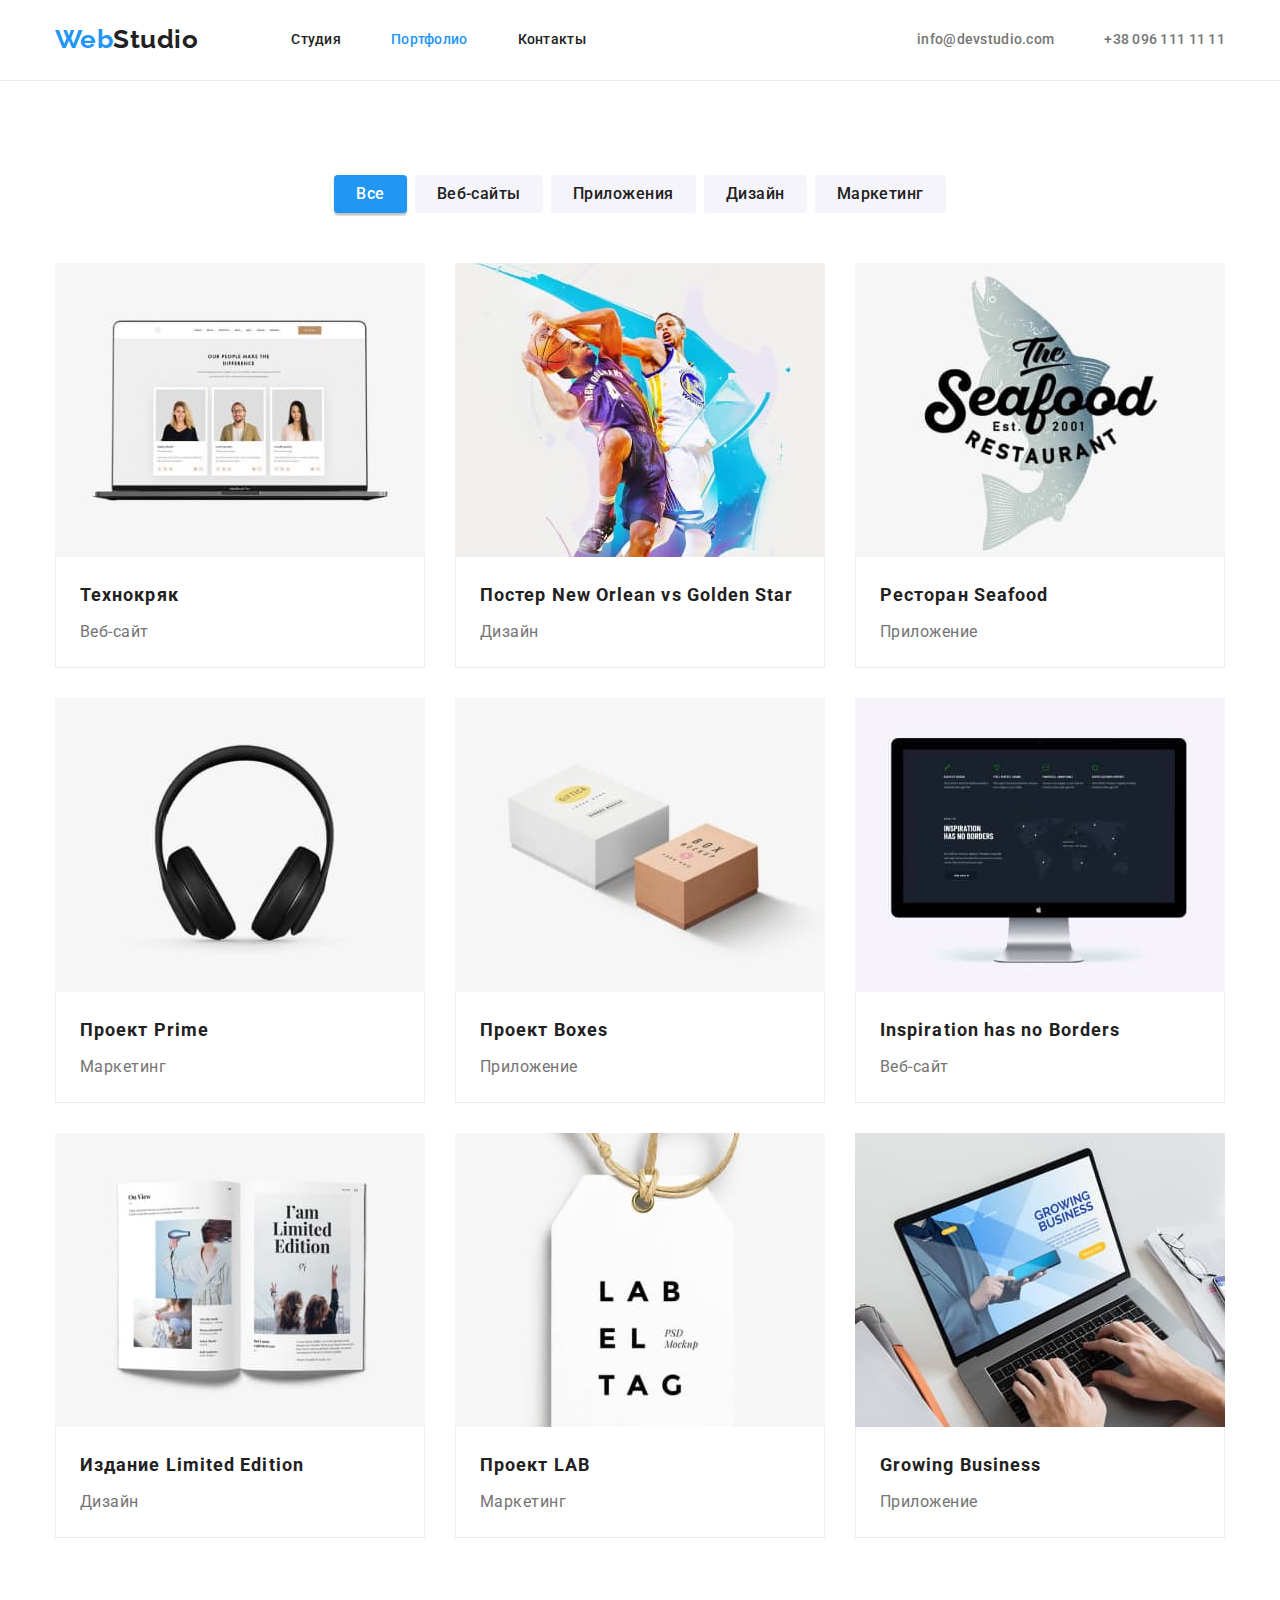
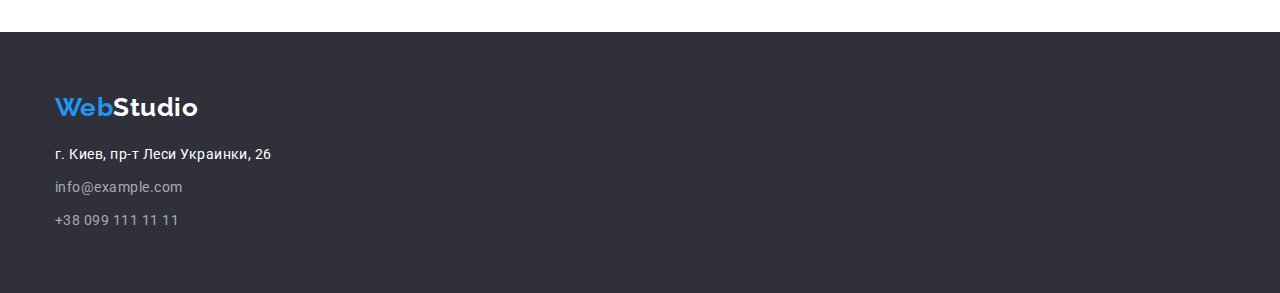
==== portfolio.html @ 8ddf0abc "hw-04 start" ====
<!DOCTYPE html>
<html lang="ru">

<head>
    <meta charset="UTF-8">
    <meta http-equiv="X-UA-Compatible" content="IE=edge">
    <meta name="viewport" content="width=device-width, initial-scale=1.0">
    <title>Web studio</title>
    <link rel="preconnect" href="https://fonts.googleapis.com">
    <link rel="preconnect" href="https://fonts.gstatic.com" crossorigin>
    <link href="https://fonts.googleapis.com/css2?family=Raleway:wght@700&family=Roboto:wght@400;500;700;900&display=swap"
        rel="stylesheet">
    <link rel="stylesheet" href="https://cdnjs.cloudflare.com/ajax/libs/modern-normalize/1.1.0/modern-normalize.min.css">
    <link rel="stylesheet" href="./css/styles.css" />
</head>

<body class="body">

    <!--Шапка сайта-->
    <header class="page-header">
        <div class="container">
            <nav class="main-nav">
                <a href="./index.html" class="header-logo">Web<span class="header-logo-span">Studio</span></a>
    
                <ul class="site-nav list">
                    <li class="item"><a href="./index.html" class="site-nav-link">Студия</a></li>
                    <li class="item"><a href="./portfolio.html" class="site-nav-link active">Портфолио</a></li>
                    <li class="item"><a href="./" class="site-nav-link">Контакты</a></li>
                </ul>
            </nav>
    
            <ul class="auth-nav list">
                <li class="item"><a href="mailto:info@devstudio.com" class="auth-nav-link">info@devstudio.com</a></li>
                <li class="item"><a href="tel:+380961111111" class="auth-nav-link">+38 096 111 11 11</a></li>
            </ul>
        </div>
    </header>

    <!--Основной контент-->
    <main>

        <!-- Портфолио -->
        <section class="section">
            <h1 class="section-title our-portfolio">Портфолио проектов</h1>
            <div class="container">
                <ul class="filters list">
                    <li class="item">
                        <button type="button" class="filter-button active">Все</button>
                    </li>
                    <li class="item">
                        <button type="button" class="filter-button">Веб-сайты</button>
                    </li>
                    <li class="item">
                        <button type="button" class="filter-button">Приложения</button>
                    </li>
                    <li class="item">
                        <button type="button" class="filter-button">Дизайн</button>
                    </li>
                    <li class="item">
                        <button type="button" class="filter-button">Маркетинг</button>
                    </li>
                </ul>

                <ul class="projects list">
                    <li class="item">
                        <a href="" class="projects-link">
                            <img src="./images/portfolio/technocrack.jpg" alt="Лаптоп с картинками людей" width="370" height="294">
                        <div class="projects-card-wrapper">
                            <h2 class="title">Технокряк</h2>
                            <p class="text">Веб-сайт</p>
                        </div>
                        </a>
                    </li>
                    <li class="item">
                        <a href="" class="projects-link">
                            <img src="./images/portfolio/neworleanvsgoldenstar.jpg" alt="Баскетболисты боряться за мячь" width="370"
                                height="294">
                        <div class="projects-card-wrapper">
                            <h2 class="title">Постер <span lang="en">New Orlean vs Golden Star</span></h2>
                            <p class="text">Дизайн</p>
                        </div>
                        </a>
                    </li>
                    <li class="item">
                        <a href="" class="projects-link">
                            <img src="./images/portfolio/seafood.jpg" alt="Название ресторана с рыбой на фоне" width="370" height="294">
                        <div class="projects-card-wrapper">
                            <h2 class="title">Ресторан <span lang="en">Seafood</span></h2>
                            <p class="text">Приложение</p>
                        </div>
                        </a>
                    </li>
                    <li class="item">
                        <a href="" class="projects-link">
                            <img src="./images/portfolio/prime.jpg" alt="Наушники" width="370" height="294">
                        <div class="projects-card-wrapper">
                            <h2 class="title">Проект <span lang="en">Prime</span></h2>
                            <p class="text">Маркетинг</p>
                        </div>
                        </a>
                    </li>
                    <li class="item">
                        <a href="" class="projects-link">
                            <img src="./images/portfolio/boxes.jpg" alt="Две небольшие коробки" width="370" height="294">
                        <div class="projects-card-wrapper">
                            <h2 class="title">Проект <span lang="en">Boxes</span></h2>
                            <p class="text">Приложение</p>
                        </div>
                        </a>
                    </li>
                    <li class="item">
                        <a href="" class="projects-link">
                            <img src="./images/portfolio/hasnoborders.jpg" alt="Компьютер с картой мира" width="370" height="294">
                        <div class="projects-card-wrapper">
                            <h2 class="title"><span lang="en">Inspiration has no Borders</span></h2>
                            <p class="text">Веб-сайт</p>
                        </div>
                        </a>
                    </li>
                    <li class="item">
                        <a href="" class="projects-link">
                            <img src="./images/portfolio/limitededition.jpg" alt="Книга с картинками" width="370" height="294">
                        <div class="projects-card-wrapper">
                            <h2 class="title">Издание <span lang="en">Limited Edition</span></h2>
                            <p class="text">Дизайн</p>
                        </div>
                        </a>
                    </li>
                    <li class="item">
                        <a href="" class="projects-link">
                            <img src="./images/portfolio/lab.jpg" alt="бирка с надписью" width="370" height="294">
                        <div class="projects-card-wrapper">
                            <h2 class="title">Проект <span lang="en">LAB</span></h2>
                            <p class="text">Маркетинг</p>
                        </div>
                        </a>
                    </li>
                    <li class="item">
                        <a href="" class="projects-link">
                            <img src="./images/portfolio/growingbusiness.jpg"
                                alt="Лаптоп на экране человек с телефоном и надпись Growing business" width="370" height="294">
                        <div class="projects-card-wrapper">
                            <h2 class="title"><span lang="en">Growing Business</span></h2>
                            <p class="text">Приложение</p></div>
                        </a>
                    </li>
                </ul>
            </div>
        </section>

    </main>

    <!--Подвал-->
    <footer class="footer">
        <div class="container">
            <a class="footer-logo" href="./index.html">Web<span class="footer-logo span">Studio</span></a>
            <address>
                <ul class="address list">
                    <li class="item"><a href="https://goo.gl/maps/AirsbdC57sYQPZAz8" target="_blank"
                            rel="noopener noreferrer" class="footer-link address">г. Киев, пр-т Леси Украинки, 26</a></li>
                    <li class="item"><a href="mailto:info@dexample.com" class="footer-link">info@example.com</a></li>
                    <li class="item"><a href="tel:+380991111111" class="footer-link">+38 099 111 11 11</a></li>
                </ul>
            </address>
        </div>
    </footer>
</body>

</html>
---- css/styles.css ----
:root {
  --main-color: #757575;
  --secondary-color: #212121;

  --accent-color: #2196f3;
  --white-color: #ffffff;
  --grey-color: #2f303a;

  --team-color: #f5f4fa;
  --adress-color: #ffffff99;
}

.body {
  background-color: var(--white-color);
  color: var(--main-color);

  font-family: Roboto, sans-serif;
  letter-spacing: 0.03em;
}

.list {
  list-style: none;
}

h1,
h2,
h3,
h4,
h5,
h6,
p {
  margin-top: 0;
  margin-bottom: 0;
  margin-left: 0;
}

ul,
li {
  padding: 0;
  margin: 0;
}

img {
  display: block;
}

.container {
  width: 1200px;
  margin-left: auto;
  margin-right: auto;
  padding-left: 15px;
  padding-right: 15px;
}

/* page-header */

.page-header {
  border-bottom: 1px solid #ececec;
  padding-top: 24px;
  padding-bottom: 25px;
}

.page-header .container {
  display: flex;
}

/* nav */

.main-nav,
.auth-nav,
.site-nav {
  display: flex;
  align-items: center;
}

.header-logo {
  margin-right: 93px;
}

.header-logo,
.footer-logo {
  color: var(--accent-color);

  font-family: Raleway, sans-serif;
  font-weight: 700;
  font-size: 26px;
  line-height: 1.19;
  text-decoration: none;
}

.header-logo-span {
  color: var(--secondary-color);
}

.site-nav .item + .item {
  margin-left: 50px;
}

.site-nav-link {
  color: var(--secondary-color);

  font-weight: 500;
  font-size: 14px;
  line-height: 1.14;
  letter-spacing: 0.02em;
  text-decoration: none;
}

.site-nav-link.active {
  color: var(--accent-color);
}

/* .site-nav .active::after {
  display: block;
  content: '';
  height: 4px;
  width: 100%;
  background-color: var(--accent-color);
} */

.site-nav-link:hover,
.site-nav-link:focus {
  color: var(--accent-color);
}

.auth-nav .item + .item {
  margin-left: 50px;
}

.auth-nav {
  margin-left: auto;
}

.auth-nav-link {
  color: inherit;

  font-weight: 500;
  font-size: 14px;
  line-height: 1.14;
  letter-spacing: 0.02em;
  list-style: none;
  text-decoration: none;
}

.auth-nav-link:hover,
.auth-nav-link:focus {
  color: var(--accent-color);
}

/* hero */

.hero {
  padding-top: 200px;
  padding-bottom: 200px;

  background-color: #2f303a;
}

.hero-title {
  margin-bottom: 30px;

  color: var(--white-color);
  font-weight: 900;
  font-size: 44px;
  line-height: 1.36;
  text-align: center;
  letter-spacing: 0.06em;
  text-transform: uppercase;
}

/* buttons */
.hero-button {
  min-width: 200px;
  display: block;
  padding: 10px 22px 10px 22px;
  margin-left: auto;
  margin-right: auto;

  color: var(--white-color);
  background-color: var(--accent-color);

  font-family: roboto, sans-serif;
  font-weight: 700;
  font-size: 16px;
  line-height: 1.88;
  border-radius: 4px;

  border-style: hidden;
  letter-spacing: 0.06em;

  cursor: pointer;
}

.hero-button:hover,
.hero-button:focus {
  background-color: #188ce8;
}

.filter-button {
  padding: 6px 22px 6px 22px;

  color: var(--secondary-color);
  background-color: var(--team-color);

  font-family: roboto, sans-serif;
  font-weight: 500;
  font-size: 16px;
  line-height: 1.62;
  letter-spacing: 0.03em;
  border-radius: 4px;
  border: none;
  cursor: pointer;
}

.filter-button:hover,
.filter-button:focus {
  color: var(--white-color);
  background-color: var(--accent-color);
  box-shadow: 0px 3px 1px rgba(0, 0, 0, 0.1), 0px 1px 2px rgba(0, 0, 0, 0.08),
    0px 2px 2px rgba(0, 0, 0, 0.12);
  border-radius: 4px;
}

.filter-button.active {
  box-shadow: 0px 3px 1px rgba(0, 0, 0, 0.1), 0px 1px 2px rgba(0, 0, 0, 0.08),
    0px 2px 2px rgba(0, 0, 0, 0.12);
  border-radius: 4px;

  color: var(--white-color);
  background-color: var(--accent-color);
}

/* section  */

.section h1 {
  color: var(--secondary-color);

  font-weight: 900;
  font-size: 44px;
  line-height: 1.36;
  text-align: center;
  letter-spacing: 0.06em;
  text-transform: uppercase;
}

.section h2 {
  color: var(--secondary-color);

  font-weight: 700;
  font-size: 36px;
  line-height: 1.17;
  text-align: center;
}

.section {
  padding-top: 94px;
  padding-bottom: 94px;
}

/* visuali hidden */

.advantages-main-title {
  position: absolute;
  width: 1px;
  height: 1px;
  margin: -1px;
  border: 0;
  padding: 0;
  white-space: nowrap;
  clip-path: inset(100%);
  clip: rect(0 0 0 0);
  overflow: hidden;
}

/* advantages */
.container .advantages {
  display: flex;
}

.advantages .item {
  margin-right: 30px;
  width: calc((100% - 90px) / 4);
}

.advantages .item:nth-child(4n) {
  margin-right: 0;
}

.advantages-title {
  color: var(--secondary-color);

  font-weight: 700;
  font-size: 14px;
  line-height: 1.14;
  text-transform: uppercase;
}

.advantages-text {
  margin-top: 10px;
  font-size: 14px;
  line-height: 1.71;
}

/* work list */

.our-work {
  padding-top: 0px;
}

.container .work {
  margin-top: 50px;
  display: flex;
}

.work .item:not(:last-child) {
  margin-right: 30px;
}

/* team */

.section.team {
  background-color: var(--team-color);
}

.container .team {
  display: flex;
}

.team .item {
  width: calc((100% -90px) / 4);
  margin-right: 30px;

  box-shadow: 0px 1px 3px rgba(0, 0, 0, 0.12), 0px 1px 1px rgba(0, 0, 0, 0.14),
    0px 2px 1px rgba(0, 0, 0, 0.2);
  border-radius: 0px 0px 4px 4px;

  background-color: var(--white-color);
  text-align: center;
}

.team .item:nth-child(4n) {
  margin-right: 0px;
}

.team.list {
  margin-top: 50px;

  background-color: var(--team-color);
}

.team .team-name-wrapper {
  margin-top: 30px;
  margin-bottom: 30px;
}

.team p {
  font-size: 16px;
  line-height: 1.19;
}

.team h3 {
  margin-bottom: 10px;

  color: var(--secondary-color);

  font-weight: 500;
  font-size: 16px;
  line-height: 1.19;
  letter-spacing: 0.03em;
}

/* projects portfolio */

.section-title.our-portfolio {
  position: absolute;
  width: 1px;
  height: 1px;
  margin: -1px;
  border: 0;
  padding: 0;
  white-space: nowrap;
  clip-path: inset(100%);
  clip: rect(0 0 0 0);
  overflow: hidden;
}

.container .filters {
  display: flex;
  justify-content: center;
}

.filters .item:not(:last-child) {
  margin-right: 8px;
}

.projects {
  margin-top: 50px;
}

.container .projects {
  display: flex;
  flex-wrap: wrap;
}

.projects-link {
  color: var(--main-color);

  font-size: 16px;
  line-height: 1.88;
  text-decoration: none;
}

.projects .item {
  margin-right: 30px;
  margin-bottom: 30px;
}

.projects-card-wrapper {
  padding: 20px 24px 20px 24px;

  border: 1px solid #eeeeee;
  border-top: none;
}

.projects-card-wrapper p {
  margin-top: 4px;
}

.projects .item:nth-child(3n) {
  margin-right: 0px;
}

.projects .item:nth-last-child(-n + 3) {
  margin-bottom: 0px;
}

.projects h2 {
  color: var(--secondary-color);

  font-weight: 700;
  font-size: 18px;
  line-height: 2;
  letter-spacing: 0.06em;
  text-align: left;
}

/* footer */

.footer {
  padding-top: 60px;
  padding-bottom: 60px;

  background-color: var(--grey-color);
  margin-right: auto;
  margin-left: auto;
}

.footer-logo {
  font-family: raleway, sans-serif;
  font-weight: 700;
  font-size: 26px;
  line-height: 1.19;
  text-decoration: none;
}

.footer-logo.span {
  color: var(--white-color);
}

.footer-link {
  color: var(--adress-color);

  font-weight: 400;
  font-style: normal;
  font-size: 14px;
  line-height: 1.71;
  text-decoration: none;
}

.footer-link:hover,
.footer-link:focus {
  color: var(--accent-color);
}

.address.list {
  margin-top: 20px;
}

.address .item:not(:last-child) {
  margin-bottom: 9px;
}

.footer-link.address {
  color: var(--white-color);
}

.footer-link.address:hover,
.footer-link.address:focus {
  color: var(--accent-color);
}
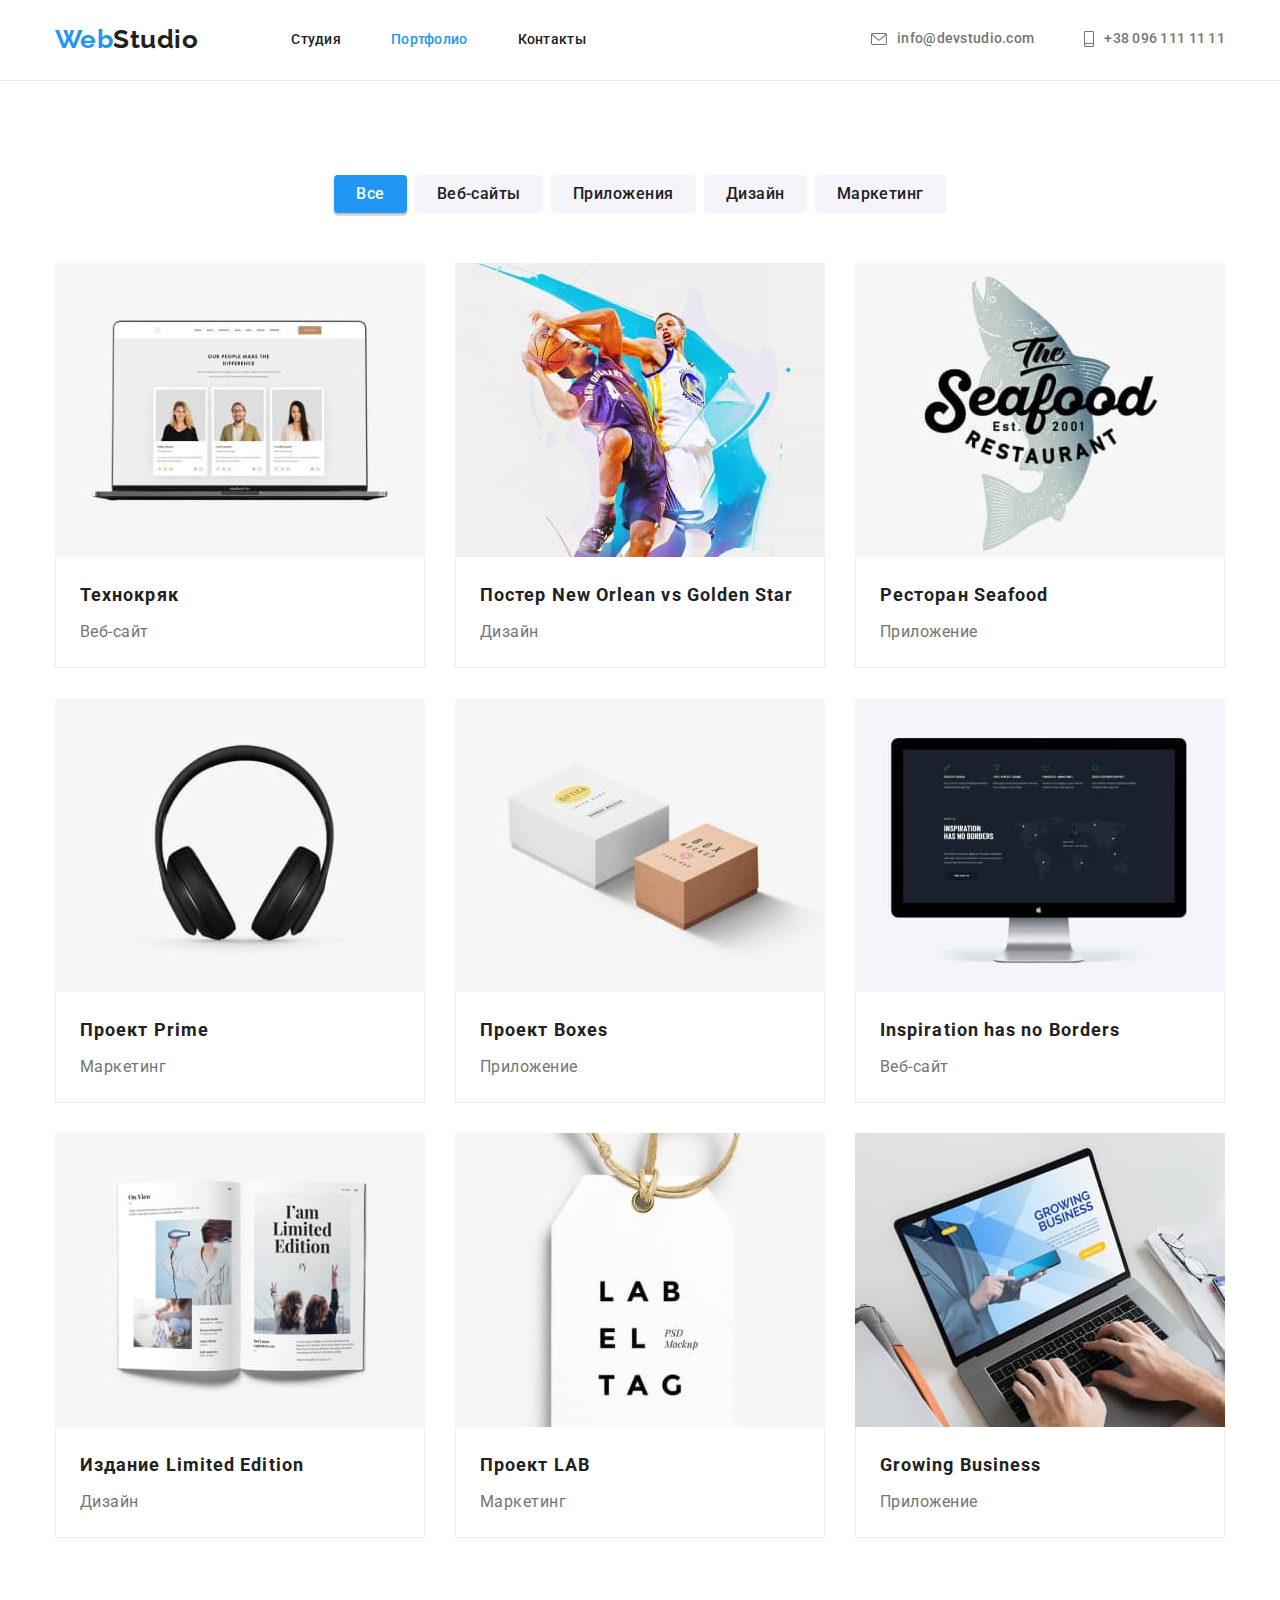
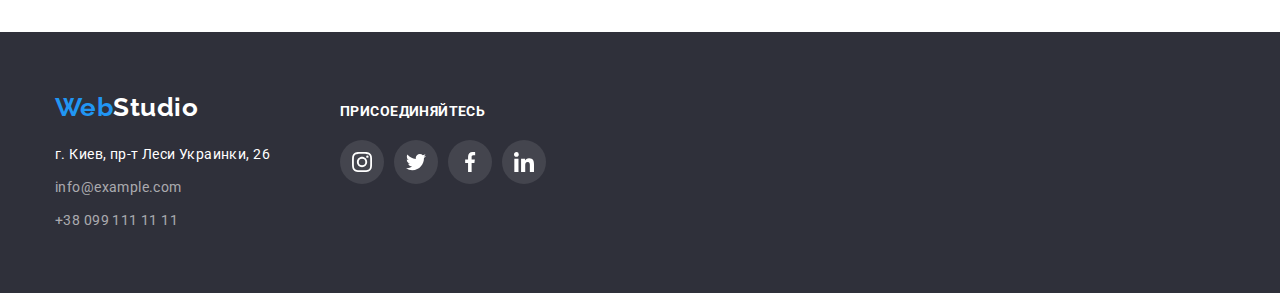
==== commit fcf7a3f5: "Update portfolio.html" ====
--- a/portfolio.html
+++ b/portfolio.html
@@ -30,8 +30,18 @@
             </nav>
     
             <ul class="auth-nav list">
-                <li class="item"><a href="mailto:info@devstudio.com" class="auth-nav-link">info@devstudio.com</a></li>
-                <li class="item"><a href="tel:+380961111111" class="auth-nav-link">+38 096 111 11 11</a></li>
+                <li class="item">
+                    <svg class="icon envelope" width="16px" height="12px">
+                        <use href="./images/icons.svg#icon-envelope"></use>
+                    </svg>
+                    <a href="mailto:info@devstudio.com" class="auth-nav-link">info@devstudio.com</a>
+                </li>
+                <li class="item">
+                    <svg class="icon smartphone" width="10px" height="16px">
+                        <use href="./images/icons.svg#icon-smartphone"></use>
+                    </svg>
+                    <a href="tel:+380961111111" class="auth-nav-link">+38 096 111 11 11</a>
+                </li>
             </ul>
         </div>
     </header>
@@ -153,15 +163,53 @@
     <!--Подвал-->
     <footer class="footer">
         <div class="container">
-            <a class="footer-logo" href="./index.html">Web<span class="footer-logo span">Studio</span></a>
-            <address>
+            <address class="footer-address">
+                <a class="footer-logo" href="./index.html">Web<span class="footer-logo span">Studio</span></a>
                 <ul class="address list">
-                    <li class="item"><a href="https://goo.gl/maps/AirsbdC57sYQPZAz8" target="_blank"
-                            rel="noopener noreferrer" class="footer-link address">г. Киев, пр-т Леси Украинки, 26</a></li>
-                    <li class="item"><a href="mailto:info@dexample.com" class="footer-link">info@example.com</a></li>
-                    <li class="item"><a href="tel:+380991111111" class="footer-link">+38 099 111 11 11</a></li>
+                    <li class="item-address">
+                        <a href="https://goo.gl/maps/AirsbdC57sYQPZAz8" target="_blank" rel="noopener noreferrer"
+                            class="footer-link address">г. Киев, пр-т Леси Украинки, 26
+                        </a>
+                    </li>
+                    <li class="item-address"><a href="mailto:info@dexample.com"
+                            class="footer-link link">info@example.com</a></li>
+                    <li class="item-address"><a href="tel:+380991111111" class="footer-link link">+38 099 111 11 11</a></li>
                 </ul>
             </address>
+    
+            <div class="connect">
+                <h2>присоединяйтесь</h2>
+                <ul class="connect-links list">
+                    <li class="links-item">
+                        <a href="" class="connect-links_social-items">
+                            <svg class="icon" width="20px" height="20px">
+                                <use href="./images/icons.svg#icon-instagram"></use>
+                            </svg>
+                        </a>
+                    </li>
+                    <li class="links-item">
+                        <a href="" class="connect-links_social-items">
+                            <svg class="icon" width="20px" height="20px">
+                                <use href="./images/icons.svg#icon-twitter"></use>
+                            </svg>
+                        </a>
+                    </li>
+                    <li class="links-item">
+                        <a href="" class="connect-links_social-items">
+                            <svg class="icon" width="20px" height="20px">
+                                <use href="./images/icons.svg#icon-facebook"></use>
+                            </svg>
+                        </a>
+                    </li>
+                    <li class="links-item">
+                        <a href="" class="connect-links_social-items">
+                            <svg class="icon" width="20px" height="20px">
+                                <use href="./images/icons.svg#icon-linkedin"></use>
+                            </svg>
+                        </a>
+                    </li>
+                </ul>
+            </div>
         </div>
     </footer>
 </body>
--- a/css/styles.css
+++ b/css/styles.css
@@ -1,13 +1,13 @@
 :root {
   --main-color: #757575;
   --secondary-color: #212121;
+  --extra-color: #f5f4fa;
 
   --accent-color: #2196f3;
   --white-color: #ffffff;
   --grey-color: #2f303a;
 
-  --team-color: #f5f4fa;
-  --adress-color: #ffffff99;
+  --icons-color: #afb1b8;
 }
 
 .body {
@@ -110,20 +110,12 @@
   color: var(--accent-color);
 }
 
-/* .site-nav .active::after {
-  display: block;
-  content: '';
-  height: 4px;
-  width: 100%;
-  background-color: var(--accent-color);
-} */
-
 .site-nav-link:hover,
 .site-nav-link:focus {
   color: var(--accent-color);
 }
 
-.auth-nav .item + .item {
+.auth-nav .item:last-child {
   margin-left: 50px;
 }
 
@@ -131,9 +123,17 @@
   margin-left: auto;
 }
 
+.auth-nav .item {
+  display: flex;
+  align-items: center;
+
+  fill: var(--main-color);
+}
+
 .auth-nav-link {
   color: inherit;
 
+  margin-left: 10px;
   font-weight: 500;
   font-size: 14px;
   line-height: 1.14;
@@ -142,18 +142,30 @@
   text-decoration: none;
 }
 
-.auth-nav-link:hover,
-.auth-nav-link:focus {
+.auth-nav .item:hover,
+.auth-nav .item:focus {
   color: var(--accent-color);
+  fill: var(--accent-color);
 }
 
 /* hero */
 
 .hero {
+  display: flex;
+  align-items: center;
   padding-top: 200px;
   padding-bottom: 200px;
-
-  background-color: #2f303a;
+  margin-left: auto;
+  margin-right: auto;
+  max-width: 1600px;
+  height: 600px;
+
+  background-color: var(--grey-color);
+
+  background-repeat: no-repeat;
+  background-size: cover;
+  background-image: linear-gradient(rgba(47, 48, 58, 0.4), rgba(47, 48, 58, 0.4)),
+    url(/images/banner-img.jpg);
 }
 
 .hero-title {
@@ -200,7 +212,7 @@
   padding: 6px 22px 6px 22px;
 
   color: var(--secondary-color);
-  background-color: var(--team-color);
+  background-color: var(--extra-color);
 
   font-family: roboto, sans-serif;
   font-weight: 500;
@@ -289,6 +301,7 @@
 .advantages-title {
   color: var(--secondary-color);
 
+  margin-top: 30px;
   font-weight: 700;
   font-size: 14px;
   line-height: 1.14;
@@ -301,6 +314,16 @@
   line-height: 1.71;
 }
 
+.advantages-box {
+  display: flex;
+  justify-content: center;
+  align-items: center;
+  height: 120px;
+
+  border-radius: 4px;
+  background-color: var(--extra-color);
+}
+
 /* work list */
 
 .our-work {
@@ -318,11 +341,12 @@
 
 /* team */
 
-.section.team {
-  background-color: var(--team-color);
-}
-
-.container .team {
+.ourteam.section {
+  background-color: var(--extra-color);
+}
+
+.container .team,
+.social-links {
   display: flex;
 }
 
@@ -344,8 +368,6 @@
 
 .team.list {
   margin-top: 50px;
-
-  background-color: var(--team-color);
 }
 
 .team .team-name-wrapper {
@@ -367,6 +389,67 @@
   font-size: 16px;
   line-height: 1.19;
   letter-spacing: 0.03em;
+}
+
+.team-name-wrapper .social-links {
+  display: flex;
+  justify-content: center;
+}
+
+.social-links_social-items {
+  display: flex;
+  justify-content: center;
+  align-items: center;
+
+  width: 44px;
+  height: 44px;
+  border-radius: 50%;
+  background-color: var(--white-color);
+
+  fill: var(--icons-color);
+}
+
+.social-links .links-item {
+  margin-top: 16px;
+}
+
+.social-links .links-item:not(:last-child) {
+  margin-right: 10px;
+}
+
+.social-links_social-items:hover,
+.social-links_social-items:focus {
+  background-color: var(--accent-color);
+  fill: var(--white-color);
+}
+
+/* Clients */
+
+.clients-list {
+  display: flex;
+}
+
+.clients-items:not(:last-child) {
+  margin-right: 30px;
+}
+.clients-items .item {
+  display: flex;
+  justify-content: center;
+  align-items: center;
+  width: 170px;
+  height: 92px;
+
+  border: 1px solid var(--icons-color);
+  border-radius: 4px;
+  margin-top: 50px;
+
+  fill: var(--icons-color);
+}
+
+.clients-items .item:hover,
+.clients-items .item:focus {
+  border: 1px solid var(--accent-color);
+  fill: var(--accent-color);
 }
 
 /* projects portfolio */
@@ -455,11 +538,16 @@
   margin-left: auto;
 }
 
+.footer .container {
+  display: flex;
+}
+
 .footer-logo {
   font-family: raleway, sans-serif;
   font-weight: 700;
   font-size: 26px;
   line-height: 1.19;
+  font-style: normal;
   text-decoration: none;
 }
 
@@ -467,18 +555,32 @@
   color: var(--white-color);
 }
 
-.footer-link {
-  color: var(--adress-color);
+.footer-link.address {
+  display: flex;
+}
+
+.item-address .footer-link {
+  color: rgba(255, 255, 255, 0.6);
 
   font-weight: 400;
   font-style: normal;
   font-size: 14px;
   line-height: 1.71;
+  letter-spacing: 0.03em;
   text-decoration: none;
 }
 
-.footer-link:hover,
-.footer-link:focus {
+.item-address .footer-link:hover,
+.item-address .footer-link:focus {
+  color: var(--accent-color);
+}
+
+.item-address .footer-link.address {
+  color: var(--white-color);
+}
+
+.item-address .footer-link.address:hover,
+.item-address .footer-link.address:focus {
   color: var(--accent-color);
 }
 
@@ -486,15 +588,54 @@
   margin-top: 20px;
 }
 
-.address .item:not(:last-child) {
+.address .item-address:not(:last-child) {
   margin-bottom: 9px;
 }
 
-.footer-link.address {
-  color: var(--white-color);
-}
-
-.footer-link.address:hover,
-.footer-link.address:focus {
-  color: var(--accent-color);
-}
+/* Connect */
+
+.connect h2 {
+  font-weight: 700;
+  font-size: 14px;
+  line-height: 1.14;
+  letter-spacing: 0.03em;
+  text-transform: uppercase;
+
+  color: #ffffff;
+}
+
+.connect {
+  margin-left: 70px;
+  margin-top: 12px;
+}
+
+.connect-links {
+  display: flex;
+}
+
+.connect-links_social-items {
+  display: flex;
+  justify-content: center;
+  align-items: center;
+
+  width: 44px;
+  height: 44px;
+  border-radius: 50%;
+  background-color: rgba(255, 255, 255, 0.1);
+
+  fill: var(--white-color);
+}
+
+.connect-links .links-item {
+  margin-top: 20px;
+}
+
+.connect-links .links-item:not(:last-child) {
+  margin-right: 10px;
+}
+
+.connect-links_social-items:hover,
+.connect-links_social-items:focus {
+  background-color: var(--accent-color);
+  fill: var(--white-color);
+}
